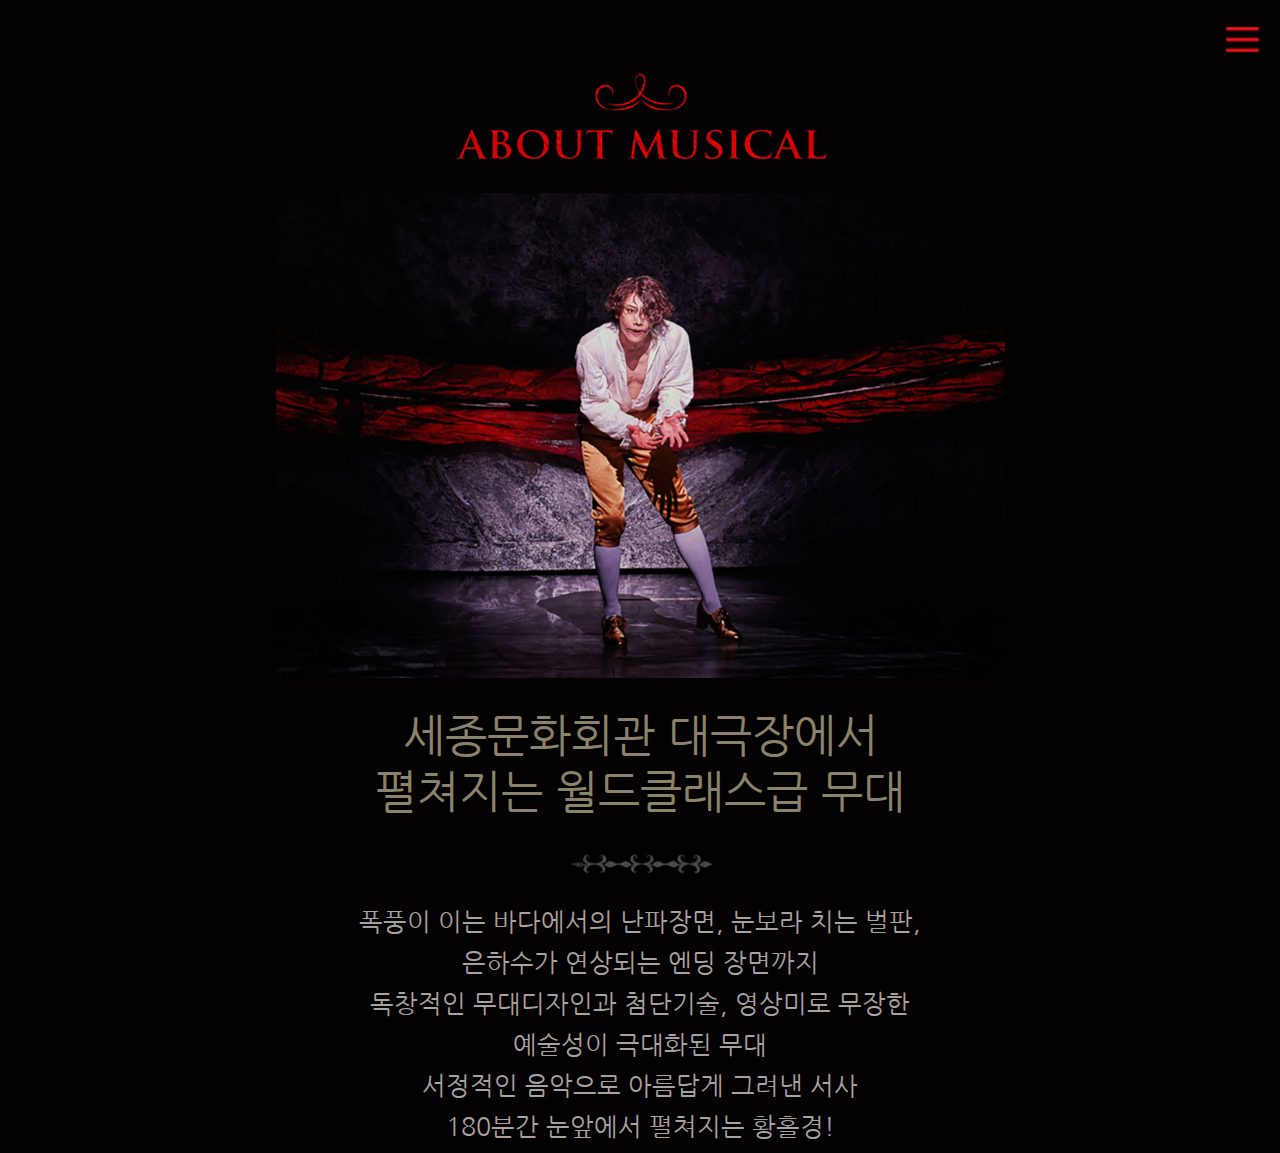
==== about.html @ 14502740 "second" ====
<!DOCTYPE html>
<html lang="ko">
<head>
  <meta charset="UTF-8">
  <meta http-equiv="X-UA-Compatible" content="IE=edge">
  <meta name="viewport" content="width=device-width,initial-scale=1.0,minimum-scale=1.0,maximum-scale=1.0" />
  <title>웃는남자</title>
  <link rel="stylesheet" href="css/header.css">
  <link rel="stylesheet" href="css/about.css">
  <link rel="stylesheet" href="https://fonts.googleapis.com/icon?family=Material+Icons">
  <link href="https://fonts.googleapis.com/css2?family=Song+Myung&display=swap" rel="stylesheet">
</head>
<body>
  <div id="wrap">
    <header>  <!-- header start -->
      <div class="top_left">
        <a href="#" class="gnb_btn"><img src="img/h_icon.png" alt="전체메뉴"></a>					
      </div>
      <div class="gnb">
				<ul class="gnb_list">
					<li><a href="about.html">소개</a></li>
					<li><a href="casting.html">출연진</a></li>
					<li><a href="#">공연일정</a></li>
					<li><a href="#">히스토리</a></li>
					<li class="close"><a href="#"><img src="img/c_icon.png" alt="close"></a></li>
				</ul>
			</div>
      <div class="back"></div>
    </header> <!-- header end -->

    <section> <!-- section start -->
      <div id="main">
        <div class="about_head">
          <img src="img/about_musical.png" alt="about_musical">
        </div>
        <div class="about_main_visual">
          <img src="img/about_main.png" alt="about_main">
        </div>
        <div class="about_font">
          <p>세종문화회관 대극장에서</p>
          <p>펼쳐지는 월드클래스급 무대</p>
          <img src="img/line.png" alt="line">
          <span>폭풍이 이는 바다에서의 난파장면, 눈보라 치는 벌판,</span>
          <span>은하수가 연상되는 엔딩 장면까지</span>
          <span>독창적인 무대디자인과 첨단기술, 영상미로 무장한</span>
          <span>예술성이 극대화된 무대</span>
          <span>서정적인 음악으로 아름답게 그려낸 서사</span>
          <span>180분간 눈앞에서 펼쳐지는 황홀경!</span>
        </div>
      </div>
    </section> <!-- section end -->
  </div>












<script src="js/jquery-3.6.0.min.js"></script>  
<script src="js/index.js"></script>
</body>
</html>
---- css/header.css ----
@import url(common.css);

*{-webkit-text-size-adjust:none}

html{font-size:100%;}

body{
  background: #030102;
}


/* 햄버거 버튼_____________________________________________________________ */
.gnb_btn{ /* 햄버거버튼 */
	position:fixed;
	top:30px;
	right:25px;
	transform: scale(1.3);
	z-index: 2000;
}
.gnb .gnb_list{	
	position:fixed; 
	right:0px; 
	top:0px;
	z-index:2000; 
	width:60%; /*제이쿼리에서 움직이는 거리*/
	height:100%;
	background-color:rgba(255,255,255,0.9); 
}
.gnb .gnb_list li{
	height:50px;
	line-height:50px;
}
.gnb .gnb_list li:first-child{margin-top:70px;}
.gnb .gnb_list li a{
	display:block; 
	font-size:30px; 
	font-size:1.875rem; 
	color:#777; 
	text-transform:uppercase;
	text-align:center;
  font-family: 'Song Myung', serif;
}
.gnb .gnb_list li a:hover{color:#bb3d47}

.gnb .gnb_list li.close{  /*닫기버튼*/
	position:absolute; 
	right:25px; 
	top:25px; 
	cursor:pointer;
}

.gnb .gnb_list li:nth-child(2n){
	background: rgba(252,19,26,0.8);
}

/*뒤배경 어둡게*/
.back{
	display:none;
	width:100%;
	height:100%;
	/*background:#000;
	opacity:0.7;*/
	background:rgba(0,0,0,0.8);
	position:fixed;
	left:0; 
	top:0; 
	z-index:1500;  /*헤더보다는 높아야하고, 메뉴보다다 낮아야 함*/
}
/* ______________________________________________________________________ */

/* 섹션___________________________________________________________________ */

#swrap{
	display:flex;
	flex-direction: column;
	align-items: center;
}

.main_logo{
	z-index:10;
	display:none;
	transform: scale(0.9);
}

.main_visual{
	transform: scale(1.2);
}

.font_logo{
	margin-top:60px;
	transform: scale(1.5);
	z-index: 10;
	display:none;
}
---- css/about.css ----
@import url(common.css);

#main{
  display: flex;
  flex-direction: column;
  align-items: center;
  margin-top:70px;
}

.about_font{
  display: flex;
  flex-direction: column;
  align-items: center;
}

.about_main_visual{
  margin:30px 0 30px 0;
}

.about_font p{
  color:#8A8369;
  font-size:45px;
  font-size:2.813rem;
  /* font-family: 'Song Myung', serif; !일단보류! */
}

.about_font img{
  margin:30px;
}

.about_font span{
  color:#A9A0A0;
  font-size:25px;
  font-size:1.563rem;
  margin-bottom:10px;
}
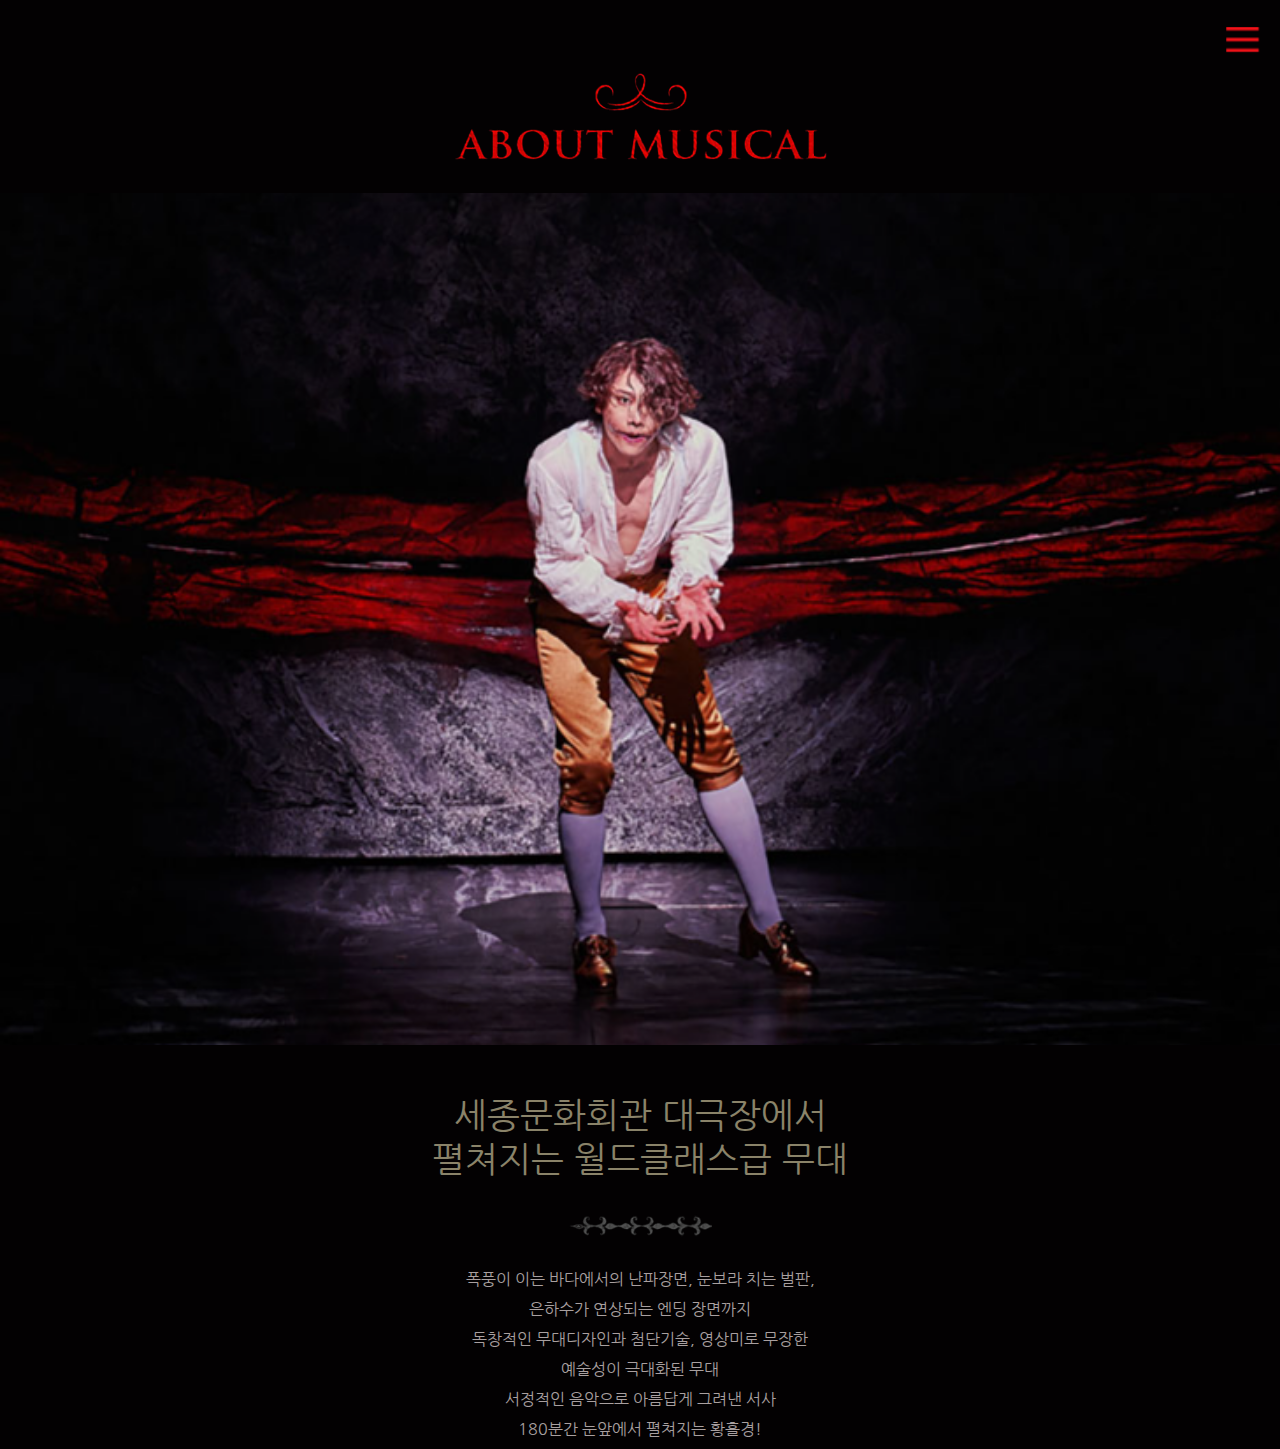
==== commit a60aaf07: "aboutpage modify" ====
--- a/about.html
+++ b/about.html
@@ -7,6 +7,7 @@
   <title>웃는남자</title>
   <link rel="stylesheet" href="css/header.css">
   <link rel="stylesheet" href="css/about.css">
+  <link rel="stylesheet" href="css/swiper.css">
   <link rel="stylesheet" href="https://fonts.googleapis.com/icon?family=Material+Icons">
   <link href="https://fonts.googleapis.com/css2?family=Song+Myung&display=swap" rel="stylesheet">
 </head>
@@ -34,7 +35,12 @@
           <img src="img/about_musical.png" alt="about_musical">
         </div>
         <div class="about_main_visual">
-          <img src="img/about_main.png" alt="about_main">
+          <div class="swiper-wrapper">
+            <div class="swiper-slide"><img src="img/about_main.png" alt="img1"></div>
+            <div class="swiper-slide"><img src="img/about2.png" alt="img2"></div>
+            <div class="swiper-slide"><img src="img/about4.png" alt="img4"></div>
+          </div>
+        </div>
         </div>
         <div class="about_font">
           <p>세종문화회관 대극장에서</p>
@@ -64,5 +70,16 @@
 
 <script src="js/jquery-3.6.0.min.js"></script>  
 <script src="js/index.js"></script>
+<script src="js/swiper.js"></script>
+<script>
+$(function(){
+  let swiper = new Swiper ('.about_main_visual',{
+    loop: true,
+    grabCursor: true,
+    autoplay: 3000,
+    effect: 'slide'
+  });
+});
+</script>
 </body>
 </html>--- a/css/about.css
+++ b/css/about.css
@@ -14,13 +14,20 @@
 }
 
 .about_main_visual{
-  margin:30px 0 30px 0;
+  overflow: hidden;
+  position:relative;
+  width:100%;
+  margin:30px auto 30px auto;
+}
+.swiper-wrapper .swiper-slide img{  /*가변이미지*/
+	width:100%; 
+	max-width:100%;
 }
 
 .about_font p{
   color:#8A8369;
-  font-size:45px;
-  font-size:2.813rem;
+  font-size:35px;
+  font-size:2.188rem;
   /* font-family: 'Song Myung', serif; !일단보류! */
 }
 
@@ -30,7 +37,7 @@
 
 .about_font span{
   color:#A9A0A0;
-  font-size:25px;
-  font-size:1.563rem;
+  font-size:16px;
+  font-size:1rem;
   margin-bottom:10px;
 }
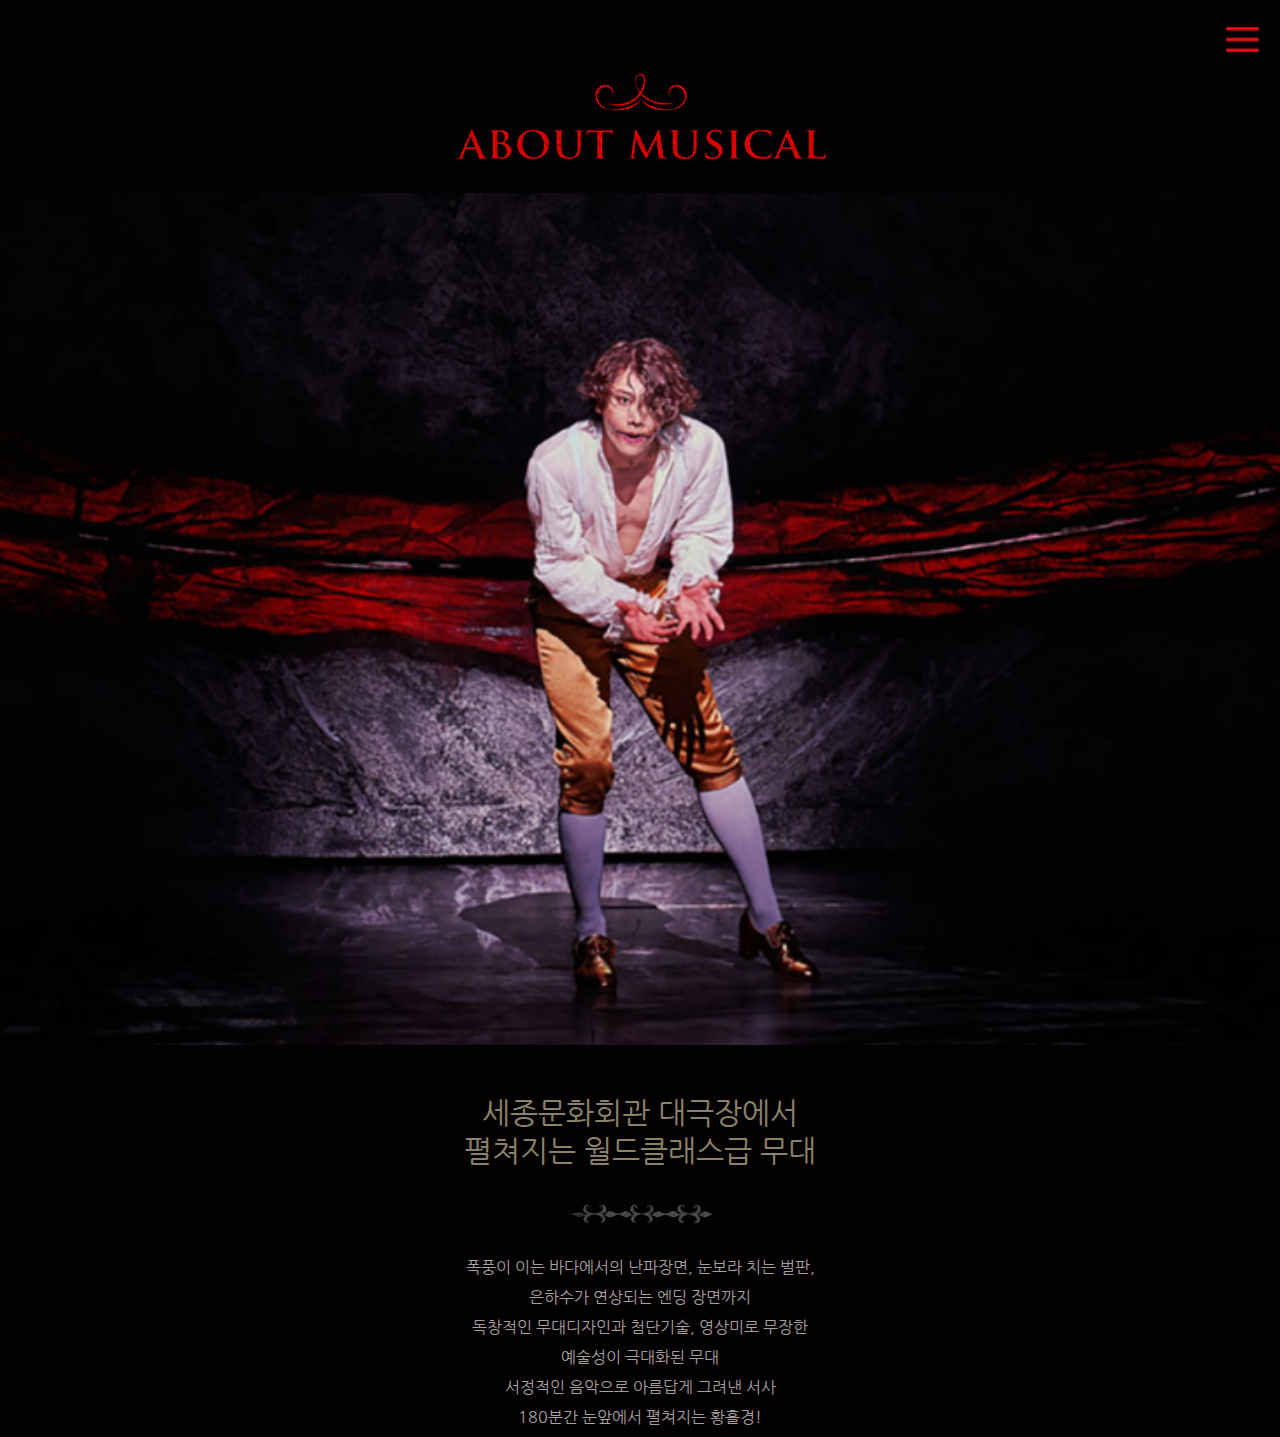
==== commit 247f0aea: "history end" ====
--- a/about.html
+++ b/about.html
@@ -22,7 +22,7 @@
 					<li><a href="about.html">소개</a></li>
 					<li><a href="casting.html">출연진</a></li>
 					<li><a href="#">공연일정</a></li>
-					<li><a href="#">히스토리</a></li>
+					<li><a href="history.html">히스토리</a></li>
 					<li class="close"><a href="#"><img src="img/c_icon.png" alt="close"></a></li>
 				</ul>
 			</div>
--- a/css/header.css
+++ b/css/header.css
@@ -64,7 +64,7 @@
 	position:fixed;
 	left:0; 
 	top:0; 
-	z-index:1500;  /*헤더보다는 높아야하고, 메뉴보다다 낮아야 함*/
+	z-index:1500;  /*헤더보다는 높아야하고, 메뉴보다다 낮게*/
 }
 /* ______________________________________________________________________ */
 
@@ -79,16 +79,25 @@
 .main_logo{
 	z-index:10;
 	display:none;
-	transform: scale(0.9);
+	transform: scale(0.5);
 }
 
 .main_visual{
+	position:absolute;
+	top: 25%;
 	transform: scale(1.2);
+}
+.main_visual img{
+	width:100%;
 }
 
 .font_logo{
-	margin-top:60px;
-	transform: scale(1.5);
+	position:absolute;
+	bottom:3%;
+	/* transform: scale(); */
 	z-index: 10;
 	display:none;
+}
+.font_logo img{
+	width:100%;
 }--- a/css/about.css
+++ b/css/about.css
@@ -1,10 +1,18 @@
 @import url(common.css);
+
+body{
+  background: #030102;
+}
 
 #main{
   display: flex;
   flex-direction: column;
   align-items: center;
   margin-top:70px;
+}
+
+.about_head img {
+  width:100%;
 }
 
 .about_font{
@@ -26,8 +34,8 @@
 
 .about_font p{
   color:#8A8369;
-  font-size:35px;
-  font-size:2.188rem;
+  font-size:30px;
+  font-size:1.875rem;
   /* font-family: 'Song Myung', serif; !일단보류! */
 }
 
@@ -41,3 +49,7 @@
   font-size:1rem;
   margin-bottom:10px;
 }
+section{
+  width:100%;
+  box-sizing: border-box;
+}